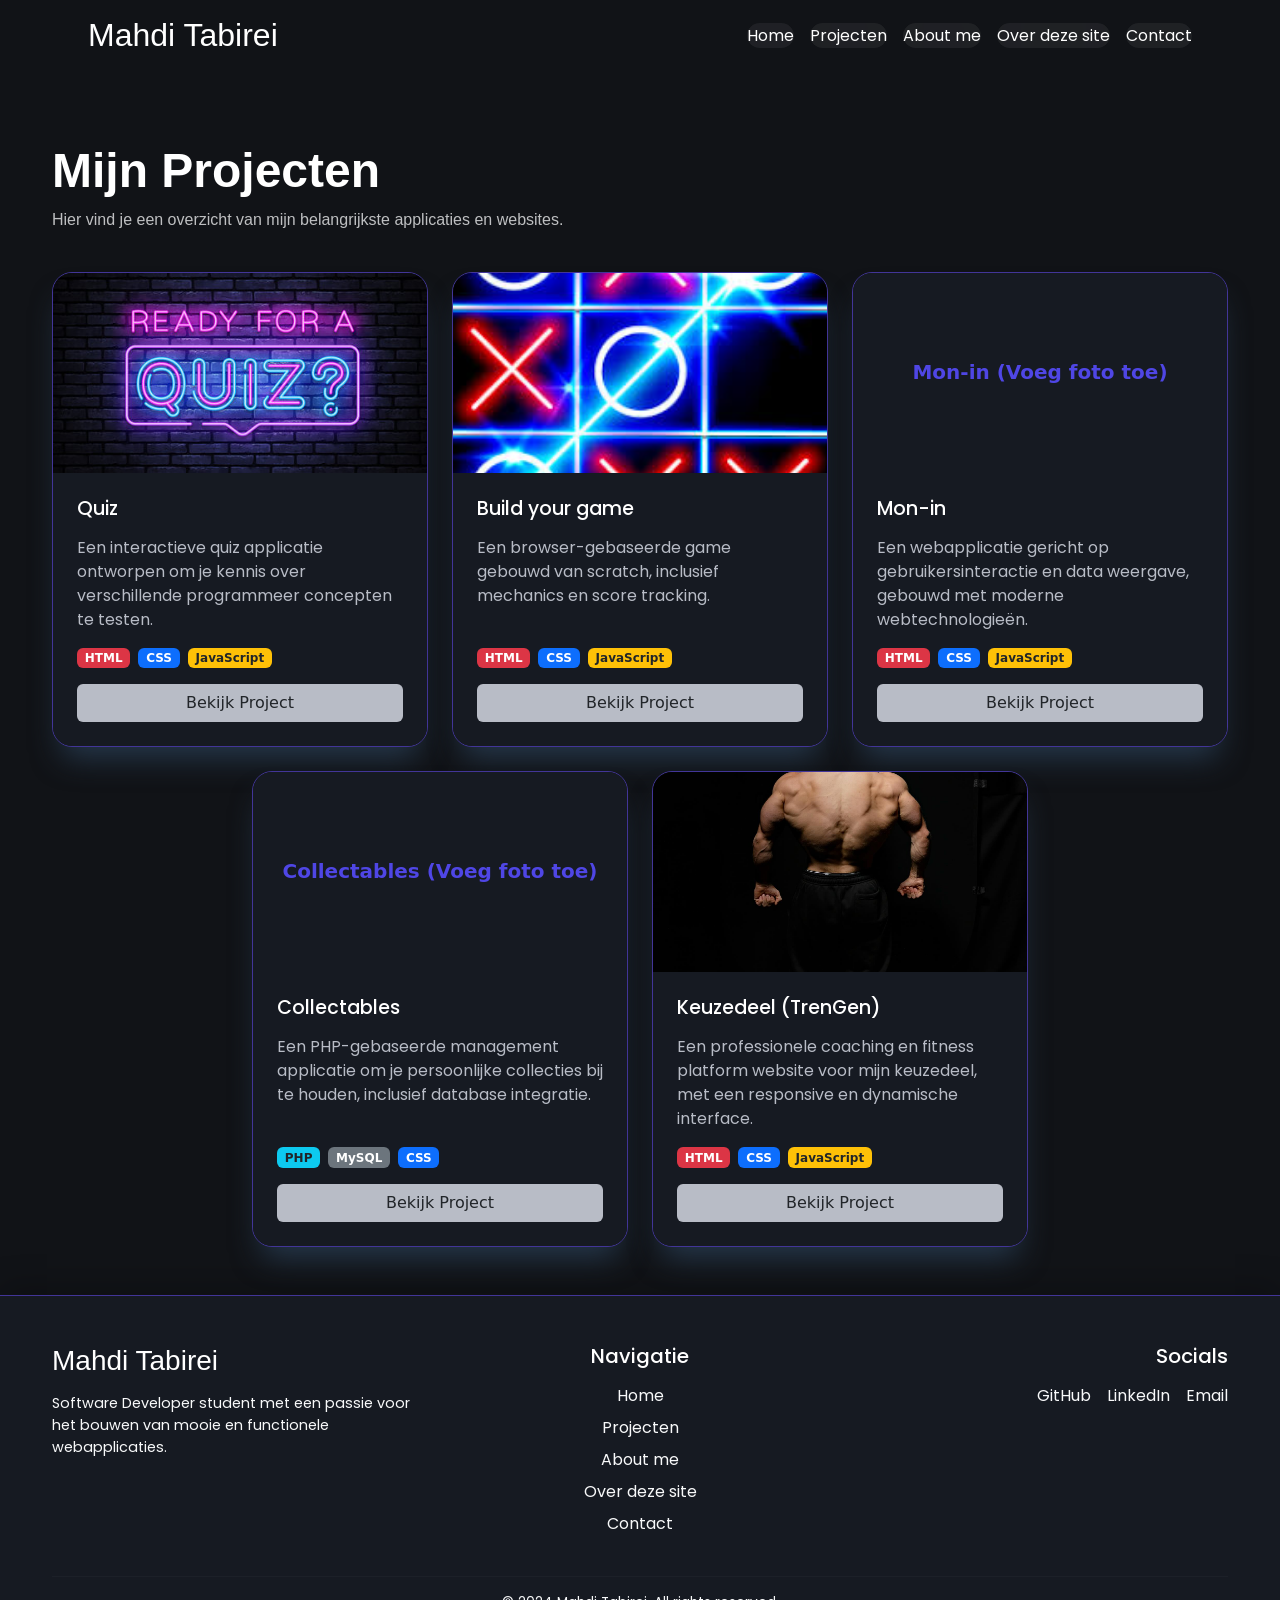
==== projects.html @ ffbaa2f2 "commit" ====
<!DOCTYPE html>
<html lang="nl">
<head>
    <link href="https://fonts.cdnfonts.com/css/bionix" rel="stylesheet">
    <link href="https://fonts.googleapis.com/css2?family=DM+Serif+Text&display=swap" rel="stylesheet">
    <link href="https://fonts.googleapis.com/css2?family=Inter:wght@400;600;700&display=swap" rel="stylesheet">
    <link href="https://fonts.googleapis.com/css2?family=Poppins:wght@400;600;700&display=swap" rel="stylesheet">

    <link href="https://cdn.jsdelivr.net/npm/bootstrap@5.3.2/dist/css/bootstrap.min.css" rel="stylesheet">
    <link rel="stylesheet" href="style.css">
    <meta charset="UTF-8">
    <meta name="viewport" content="width=device-width, initial-scale=1.0">
    <title>Mijn Projecten</title>
</head>
<body class="d-flex flex-column min-vh-100">
    <header id="Nav-Header" class="navbar sticky-top d-flex justify-content-between align-items-center py-3 px-3 px-md-5 mx-auto w-100" style="max-width: 1200px;">
        <h1 class="mb-0 m-0">Mahdi Tabirei</h1>
        <div id="navC" class="d-flex flex-wrap gap-2 gap-md-3 align-items-center justify-content-center m-0">
            <nav><a href="index.html">Home</a></nav>
            <nav><a href="projects.html">Projecten</a></nav>
            <nav><a href="about.html">About me</a></nav>
            <nav><a href="about-site.html">Over deze site</a></nav>
            <nav><a href="contact.html">Contact</a></nav>
        </div>
    </header>

<main class="container mx-auto mt-4 flex-grow-1" style="max-width: 1200px;">
    <section id="project-container" class="my-5 d-flex flex-column">
        <div id="Project-title" class="mb-4">
            <h1 class="display-5 fw-bold text-white">Mijn Projecten</h1>
            <p class="text-light opacity-75">Hier vind je een overzicht van mijn belangrijkste applicaties en websites.</p>
        </div>
        <div id="card-container" class="row g-4 justify-content-center align-items-stretch">
            

            <div class="col-12 col-md-6 col-lg-4">
                <div class="card custom-card text-white h-100 border-0 bg-transparent position-relative">
                    <img src="img/quiz.jpg" alt="Quiz applicatie interface" class="card-img-top" style="object-fit: cover; height: 200px;">
                    <div class="card-body p-4 d-flex flex-column">
                        <h2 class="card-title h5 mb-3">Quiz</h2>
                        <p class="card-text flex-grow-1">Een interactieve quiz applicatie ontworpen om je kennis over verschillende programmeer concepten te testen.</p>
                        <div class="mb-3 d-flex flex-wrap gap-2">
                            <span class="badge bg-danger">HTML</span>
                            <span class="badge bg-primary">CSS</span>
                            <span class="badge bg-warning text-dark">JavaScript</span>
                        </div>
                        <a href="quiz/index.html" class="btn w-100 mt-auto text-dark" style="background-color: var(--main-text-color);" target="_blank" rel="noopener noreferrer">Bekijk Project</a>
                    </div>
                </div>
            </div>


            <div class="col-12 col-md-6 col-lg-4">
                <div class="card custom-card text-white h-100 border-0 bg-transparent position-relative">
                    <img src="img/image.png" alt="Game project interface" class="card-img-top" style="object-fit: cover; height: 200px;">
                    <div class="card-body p-4 d-flex flex-column">
                        <h2 class="card-title h5 mb-3">Build your game</h2>
                        <p class="card-text flex-grow-1">Een browser-gebaseerde game gebouwd van scratch, inclusief mechanics en score tracking.</p>
                        <div class="mb-3 d-flex flex-wrap gap-2">
                            <span class="badge bg-danger">HTML</span>
                            <span class="badge bg-primary">CSS</span>
                            <span class="badge bg-warning text-dark">JavaScript</span>
                        </div>
                        <a href="TTT/index.html" class="btn w-100 mt-auto text-dark" style="background-color: var(--main-text-color);" target="_blank" rel="noopener noreferrer">Bekijk Project</a>
                    </div>
                </div>
            </div>


            <div class="col-12 col-md-6 col-lg-4">
                <div class="card custom-card text-white h-100 border-0 bg-transparent position-relative">
                    <svg class="bd-placeholder-img card-img-top" width="100%" height="200" xmlns="http://www.w3.org/2000/svg" role="img" preserveAspectRatio="xMidYMid slice" focusable="false">
                        <rect width="100%" height="100%" fill="#161a22"></rect>
                        <text x="50%" y="50%" fill="#4f46e5" dy=".3em" text-anchor="middle" font-size="20px" font-weight="bold">Mon-in (Voeg foto toe)</text>
                    </svg>
                    <div class="card-body p-4 d-flex flex-column">
                        <h2 class="card-title h5 mb-3">Mon-in</h2>
                        <p class="card-text flex-grow-1">Een webapplicatie gericht op gebruikersinteractie en data weergave, gebouwd met moderne webtechnologieën.</p>
                        <div class="mb-3 d-flex flex-wrap gap-2">
                            <span class="badge bg-danger">HTML</span>
                            <span class="badge bg-primary">CSS</span>
                            <span class="badge bg-warning text-dark">JavaScript</span>
                        </div>
                        <a href="https://username.github.io/mon-in" class="btn w-100 mt-auto text-dark" style="background-color: var(--main-text-color);" target="_blank" rel="noopener noreferrer">Bekijk Project</a>
                    </div>
                </div>
            </div>


            <div class="col-12 col-md-6 col-lg-4">
                <div class="card custom-card text-white h-100 border-0 bg-transparent position-relative">
                    <svg class="bd-placeholder-img card-img-top" width="100%" height="200" xmlns="http://www.w3.org/2000/svg" role="img" preserveAspectRatio="xMidYMid slice" focusable="false">
                        <rect width="100%" height="100%" fill="#161a22"></rect>
                        <text x="50%" y="50%" fill="#4f46e5" dy=".3em" text-anchor="middle" font-size="20px" font-weight="bold">Collectables (Voeg foto toe)</text>
                    </svg>
                    <div class="card-body p-4 d-flex flex-column">
                        <h2 class="card-title h5 mb-3">Collectables</h2>
                        <p class="card-text flex-grow-1">Een PHP-gebaseerde management applicatie om je persoonlijke collecties bij te houden, inclusief database integratie.</p>
                        <div class="mb-3 d-flex flex-wrap gap-2">
                            <span class="badge bg-info text-dark">PHP</span>
                            <span class="badge bg-secondary">MySQL</span>
                            <span class="badge bg-primary">CSS</span>
                        </div>
                        <a href="https://username.github.io/collectables" class="btn w-100 mt-auto text-dark" style="background-color: var(--main-text-color);" target="_blank" rel="noopener noreferrer">Bekijk Project</a>
                    </div>
                </div>
            </div>


            <div class="col-12 col-md-6 col-lg-4">
                <div class="card custom-card text-white h-100 border-0 bg-transparent position-relative">
                    <img src="img/download.jpg" alt="TrenGen fitness platform" class="card-img-top" style="object-fit: cover; height: 200px;">
                    <div class="card-body p-4 d-flex flex-column">
                        <h2 class="card-title h5 mb-3">Keuzedeel (TrenGen)</h2>
                        <p class="card-text flex-grow-1">Een professionele coaching en fitness platform website voor mijn keuzedeel, met een responsive en dynamische interface.</p>
                        <div class="mb-3 d-flex flex-wrap gap-2">
                            <span class="badge bg-danger">HTML</span>
                            <span class="badge bg-primary">CSS</span>
                            <span class="badge bg-warning text-dark">JavaScript</span>
                        </div>
                        <a href="website/index.html" class="btn w-100 mt-auto text-dark" style="background-color: var(--main-text-color);" target="_blank" rel="noopener noreferrer">Bekijk Project</a>
                    </div>
                </div>
            </div>

        </div>
    </section>
</main>

<footer class="mt-auto pt-5 pb-3 custom-footer">
    <div class="container mx-auto" style="max-width: 1200px;">
        <div class="row gy-4 mb-4">
            <div class="col-12 col-md-4 d-flex flex-column align-items-center align-items-md-start">
                <h3 class="mb-3 text-white" style="font-family: var(--head-font);">Mahdi Tabirei</h3>
                <p class="text-center text-md-start text-light" style="font-size: 0.9rem;">
                    Software Developer student met een passie voor het bouwen van mooie en functionele webapplicaties.
                </p>
            </div>
            <div class="col-12 col-md-4 d-flex flex-column align-items-center">
                <h5 class="mb-3 text-white">Navigatie</h5>
                <ul class="list-unstyled text-center d-flex flex-column gap-2">
                    <li><a href="index.html" class="text-decoration-none text-light footer-link">Home</a></li>
                    <li><a href="projects.html" class="text-decoration-none text-light footer-link">Projecten</a></li>
                    <li><a href="about.html" class="text-decoration-none text-light footer-link">About me</a></li>
                    <li><a href="about-site.html" class="text-decoration-none text-light footer-link">Over deze site</a></li>
                    <li><a href="contact.html" class="text-decoration-none text-light footer-link">Contact</a></li>
                </ul>
            </div>
            <div class="col-12 col-md-4 d-flex flex-column align-items-center align-items-md-end">
                <h5 class="mb-3 text-white">Socials</h5>
                <div class="d-flex gap-3">
                    <a href="#" class="text-decoration-none text-light footer-link">GitHub</a>
                    <a href="#" class="text-decoration-none text-light footer-link">LinkedIn</a>
                    <a href="mailto:placeholder@gmail.com" class="text-decoration-none text-light footer-link">Email</a>
                </div>
            </div>
        </div>
        <hr style="border-color: rgba(255,255,255,0.1);">
        <div class="text-center text-light mt-3" style="font-size: 0.85rem;">
            &copy; 2024 Mahdi Tabirei. All rights reserved.
        </div>
    </div>
</footer>


<script src="https://cdn.jsdelivr.net/npm/bootstrap@5.3.2/dist/js/bootstrap.bundle.min.js"></script>
</body>
</html>
---- style.css ----
body {
  background-color: var(--main-bg-color);
  overflow-x: hidden;
}
html {
  scroll-behavior: smooth;
}

:root {
  --Head-text: #ffffff;
  --main-bg-color: #111317;
  --secondary-bg-color: #161a22;
  --main-text-color: #b8bcc6;
  --accent-color: #4f46e5;
  --border-color: #423598;

  --head-font: "bionix", sans-serif;
  --paragraph-font: "Poppins", sans-serif;
}

#Nav-Header {
  background-color: var(--main-bg-color);
  z-index: 999;
}

#Nav-Header > h1 {
  font-family: "bionix", sans-serif;
  color: var(--Head-text);
  font-size: 2rem;
}

#navC nav {
  background-color: #ffffff10;
  backdrop-filter: blur(50px);
  border-radius: 15px;
  font-family: "DM Serif Text", serif;
  transition: transform 0.2s ease, background-color 0.2s ease;
}

#navC nav:hover {
  transform: scale(1.08);
  background-color: rgba(79, 70, 229, 0.18);
}

#navC a {
  font-family: var(--paragraph-font);
  text-decoration: none;
  color: var(--Head-text);
}

#left img {
  width: 300px;
  height: 300px;
  border-radius: 50%;
  object-fit: cover;
  border: 2px solid var(--border-color);
}

#about-content-container {
  border: 1px solid var(--border-color);
  border-radius: 20px;
  background-color: var(--secondary-bg-color);
  box-shadow: rgba(50, 50, 93, 0.25) 0px 50px 100px -20px, rgba(0, 0, 0, 0.3) 0px 30px 60px -30px;
}

#chip {
  border-radius: 20px;
  background: rgba(255, 255, 255, 0.06);
  border: 1px solid var(--border-color);
  color: var(--Head-text);
  font-weight: 200;
  margin-bottom: 14px;
  font-family: var(--paragraph-font);
  padding: 10px 14px;
}

#about-title {
  font-family: "Bionix", sans-serif;
  color: var(--Head-text);
  font-size: 3rem;
  letter-spacing: 0.5px;
  text-transform: uppercase;
}

#about-text {
  font-family: var(--paragraph-font);
  color: var(--main-text-color);
}

#about-text span {
  font-weight: bold;
}

#about-project-btn {
  border: 1px solid var(--border-color);
  background-color: var(--accent-color);
  font-size: 15px;
  border-radius: 50px;
  color: rgb(13, 10, 10);
  font-family: var(--paragraph-font);
  transition: all ease-in-out 0.2s;
}

#about-project-btn:hover {
  scale: 1.1;
  background-color: #c5c3ec;
  color: rgb(13, 10, 10);
}

#about-contact-btn {
  border: 1px solid var(--border-color);
  background-color: var(--secondary-bg-color);
  font-size: 15px;
  border-radius: 50px;
  color: var(--main-text-color);
  font-family: var(--paragraph-font);
  transition: all ease-in-out 0.2s;
}

#about-contact-btn:hover {
  scale: 1.1;
  color: var(--main-text-color);
}

#about-contact-btn a {
  color: var(--main-text-color);
}

#skills-title {
  font-family: var(--head-font);
  color: var(--Head-text);
}

.skill-chip {
  border-radius: 20px;
  background: rgba(255, 255, 255, 0.06);
  border: 1px solid var(--border-color);
  color: var(--main-text-color);
  font-family: var(--paragraph-font);
  width: 100px;
  height: 60px;
}

#Project-title {
  color: var(--Head-text);
  font-family: var(--head-font);
}

.custom-card {
  border: 1px solid var(--border-color) !important;
  border-radius: 20px !important;
  overflow: hidden;
  box-shadow: rgb(38, 57, 77) 0px 20px 30px -10px;
  background-color: var(--secondary-bg-color) !important;
}

.custom-card img.card-img-top,
.custom-card svg.card-img-top {
  width: 100%;
  object-fit: cover;
}

.custom-card .card-body {
  width: 100%;
  z-index: 2;
  background: var(--secondary-bg-color);
}

.custom-card .card-title {
  font-family: var(--paragraph-font);
  font-size: 1.2rem;
  color: white;
}

.custom-card .card-text {
  font-family: var(--paragraph-font);
  color: var(--main-text-color);
}

#Learnmore-btn {
  height: 50px;
  background-color: #ffffff10;
  backdrop-filter: blur(3px);
  border-radius: 30px;
  border: transparent 1px;
  transition: all ease-in-out 0.2s;
  padding: 0 20px;
}

#Learnmore-btn:hover {
  transform: translateY(-2px) scale(1.02);
  border-color: var(--accent-color);
  box-shadow: 0 0 14px rgba(79, 70, 229, 0.55);
  background-color: rgba(79, 70, 229, 0.18);
}

#Learnmore-btn:active {
  scale: 0.98;
  box-shadow: 0 0 6px rgba(79, 70, 229, 0.35);
}

#Learnmore-btn a {
  text-decoration: none;
  color: var(--main-text-color);
  display: flex;
  align-items: center;
  justify-content: center;
  width: 100%;
  height: 100%;
}

#about-me-container {
  min-height: 400px;
  border: 1px solid var(--border-color);
  border-radius: 20px;
  box-shadow: rgba(50, 50, 93, 0.25) 0px 50px 100px -20px, rgba(0, 0, 0, 0.3) 0px 30px 60px -30px;
}

#aboutme-bg-img {
  object-fit: cover;
  opacity: 0.85;
  z-index: 0;
  -webkit-mask-image: radial-gradient(circle, black 60%, transparent 100%);
  mask-image: radial-gradient(circle, black 60%, transparent 100%);
}

#about-right {
  border-radius: 18px;
  background: rgba(22, 26, 34, 0.55);
  border: 1px solid rgba(255, 255, 255, 0.1);
  backdrop-filter: blur(8px);
  background-color: var(--secondary-bg-color);
  z-index: 2;
}

#about-right h1 {
  color: var(--Head-text);
  font-family: var(--head-font);
}

#about-right p {
  font-family: var(--paragraph-font);
  color: var(--main-text-color);
  font-size: 0.8rem;
}

.right-chip {
  color: var(--main-text-color);
  font-family: var(--paragraph-font);
  border-radius: 20px;
  background-color: #ffffff10;
  backdrop-filter: blur(50px);
}

#contact-container {
  border: 1px solid var(--border-color);
  border-radius: 20px;
  background: rgba(22, 26, 34, 0.55);
  backdrop-filter: blur(8px);
  box-shadow: rgba(50, 50, 93, 0.25) 0px 50px 100px -20px, rgba(0, 0, 0, 0.3) 0px 30px 60px -30px;
}

#contact-container::after {
  content: "";
  position: absolute;
  top: 30px;
  bottom: 30px;
  left: 41.666%;
  width: 2px;
  transform: translateX(-50%);
  background: linear-gradient(to bottom, transparent, rgba(79, 70, 229, 0.55), transparent);
  pointer-events: none;
  opacity: 0.9;
}

#information h1 {
  font-family: var(--head-font);
  color: var(--Head-text);
}

#contact-chips {
  color: var(--main-text-color);
  font-family: var(--paragraph-font);
}

.contact-chip {
  border-radius: 20px;
  background-color: rgba(255, 255, 255, 0.06);
  border: 1px solid rgba(255, 255, 255, 0.08);
  backdrop-filter: blur(50px);
}

#forms {
  background: rgba(22, 26, 34, 0.55);
  backdrop-filter: blur(8px);
  border-radius: 20px;
}

#forms h1 {
  font-family: var(--head-font);
  color: var(--Head-text);
}

#form .form-control {
  background-color: rgba(17, 19, 23, 0.75);
  border: 1px solid var(--border-color);
  color: var(--main-text-color);
  border-radius: 14px;
  font-family: var(--paragraph-font);
  transition: all ease-in-out 0.2s;
}

#form .form-control:focus {
  border-color: var(--accent-color);
  box-shadow: 0 0 14px rgba(79, 70, 229, 0.35);
  background-color: rgba(17, 19, 23, 0.75);
  color: var(--main-text-color);
}

#send-btn {
  border-radius: 999px;
  border: 1px solid var(--border-color);
  background-color: rgba(79, 70, 229, 0.18);
  color: var(--Head-text);
  font-family: var(--paragraph-font);
  transition: all ease-in-out 0.2s;
}

#send-btn:hover {
  transform: translateY(-2px) scale(1.02);
  border-color: var(--accent-color);
  box-shadow: 0 0 14px rgba(79, 70, 229, 0.55);
  background-color: rgba(79, 70, 229, 0.28);
  color: var(--Head-text);
}

#send-btn:active {
  transform: scale(0.98);
  box-shadow: 0 0 6px rgba(79, 70, 229, 0.35);
}

.custom-footer {
  background-color: var(--secondary-bg-color);
  border-top: 1px solid var(--border-color);
  font-family: var(--paragraph-font);
  box-shadow: 0 -10px 30px rgba(0,0,0,0.2);
}

.footer-link {
  transition: color 0.2s ease;
}

.footer-link:hover {
  color: var(--accent-color) !important;
}

@media screen and (max-width: 768px) {
  #contact-container::after {
    display: none;
  }
  
  #aboutme-bg-img {
    mask-image: none;
    -webkit-mask-image: none;
  }
}
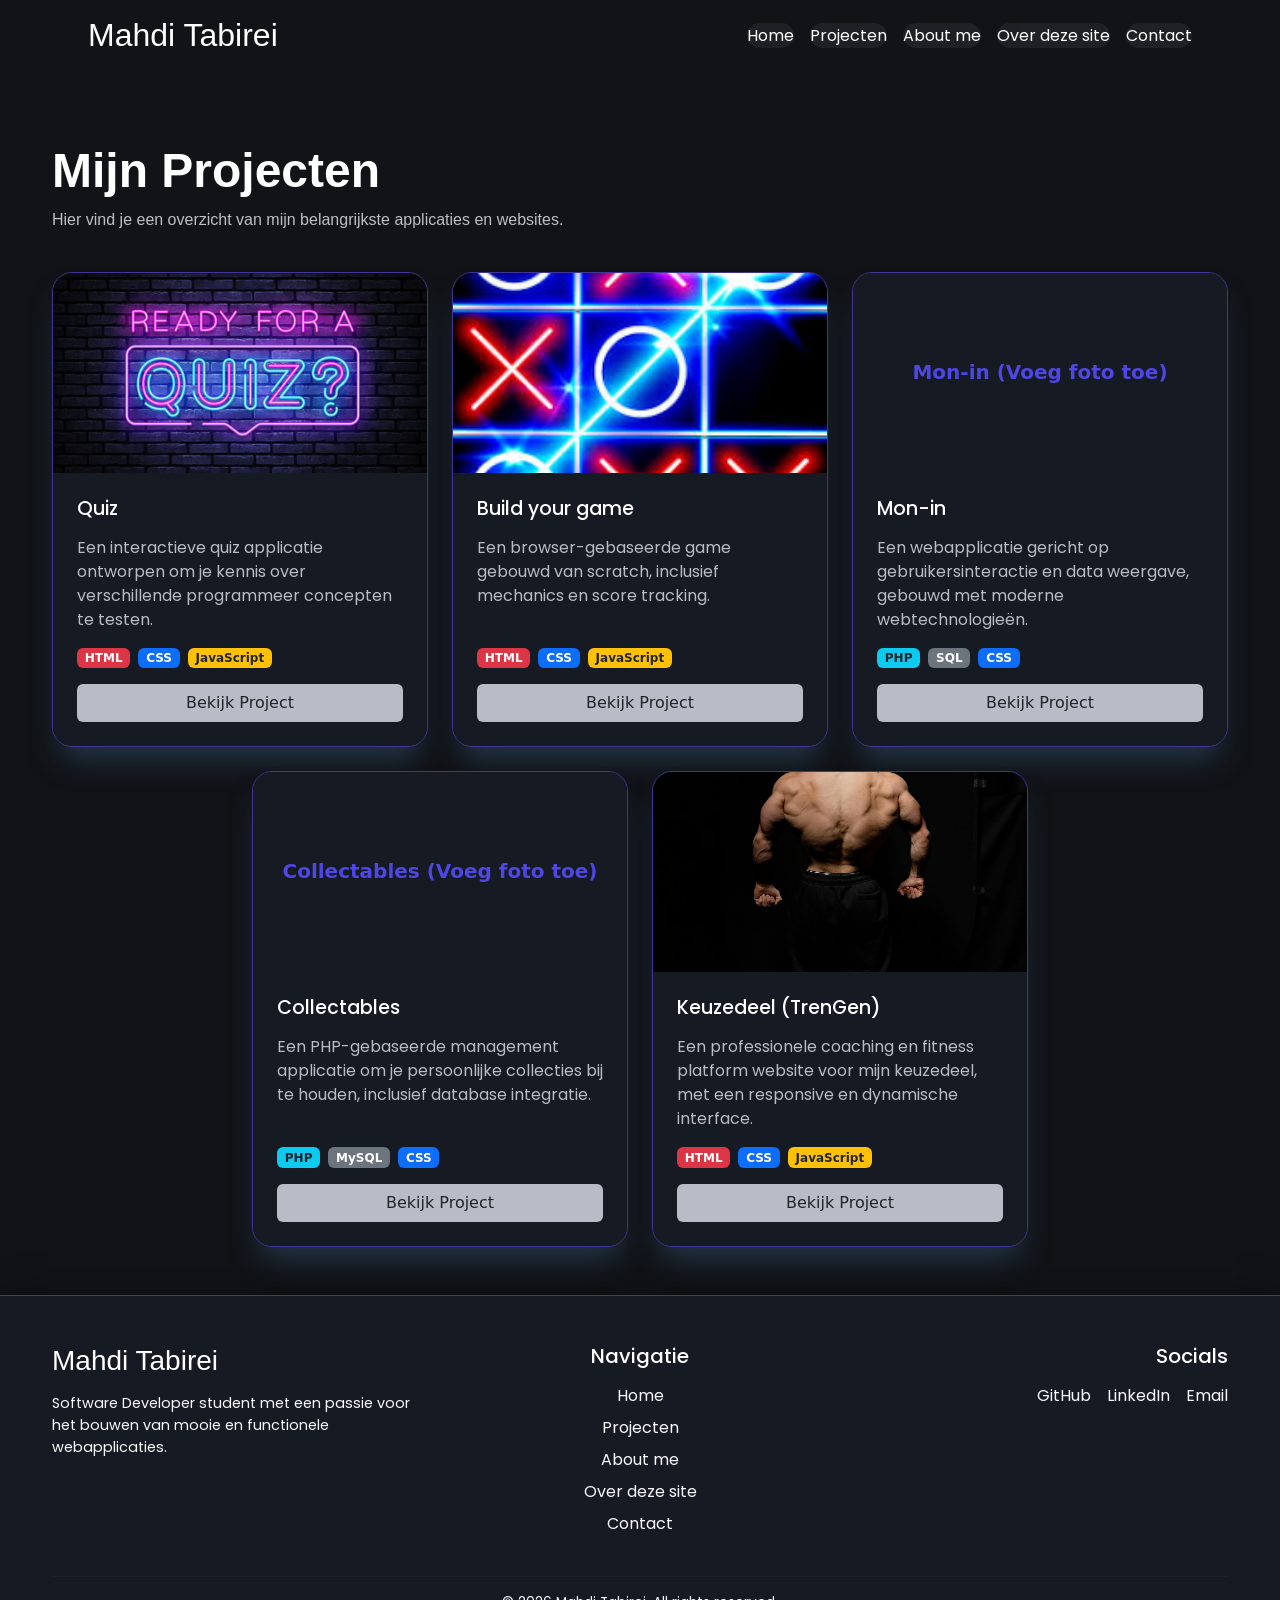
==== commit 08599d2d: "update card mon-in heb de mon-in kaart geuodate met het juiste talen" ====
--- a/projects.html
+++ b/projects.html
@@ -77,11 +77,11 @@
                         <h2 class="card-title h5 mb-3">Mon-in</h2>
                         <p class="card-text flex-grow-1">Een webapplicatie gericht op gebruikersinteractie en data weergave, gebouwd met moderne webtechnologieën.</p>
                         <div class="mb-3 d-flex flex-wrap gap-2">
-                            <span class="badge bg-danger">HTML</span>
+                            <span class="badge bg-info text-dark">PHP</span>
+                            <span class="badge bg-secondary">SQL</span>
                             <span class="badge bg-primary">CSS</span>
-                            <span class="badge bg-warning text-dark">JavaScript</span>
                         </div>
-                        <a href="https://username.github.io/mon-in" class="btn w-100 mt-auto text-dark" style="background-color: var(--main-text-color);" target="_blank" rel="noopener noreferrer">Bekijk Project</a>
+                        <a href="https://github.com/ROCMondriaanTIN/sd25-p03-proj-mon-in-anabolic-code.git" class="btn w-100 mt-auto text-dark" style="background-color: var(--main-text-color);" target="_blank" rel="noopener noreferrer">Bekijk Project</a>
                     </div>
                 </div>
             </div>
@@ -101,7 +101,7 @@
                             <span class="badge bg-secondary">MySQL</span>
                             <span class="badge bg-primary">CSS</span>
                         </div>
-                        <a href="https://username.github.io/collectables" class="btn w-100 mt-auto text-dark" style="background-color: var(--main-text-color);" target="_blank" rel="noopener noreferrer">Bekijk Project</a>
+                        <a href="https://github.com/ROCMondriaanTIN/sd25-project-p04-collectables-anaboliccode.git" class="btn w-100 mt-auto text-dark" style="background-color: var(--main-text-color);" target="_blank" rel="noopener noreferrer">Bekijk Project</a>
                     </div>
                 </div>
             </div>
@@ -118,7 +118,7 @@
                             <span class="badge bg-primary">CSS</span>
                             <span class="badge bg-warning text-dark">JavaScript</span>
                         </div>
-                        <a href="website/index.html" class="btn w-100 mt-auto text-dark" style="background-color: var(--main-text-color);" target="_blank" rel="noopener noreferrer">Bekijk Project</a>
+                        <a href="https://github.com/TMahdi-tech/TrenGen.git" class="btn w-100 mt-auto text-dark" style="background-color: var(--main-text-color);" target="_blank" rel="noopener noreferrer">Bekijk Project</a>
                     </div>
                 </div>
             </div>
@@ -157,7 +157,7 @@
         </div>
         <hr style="border-color: rgba(255,255,255,0.1);">
         <div class="text-center text-light mt-3" style="font-size: 0.85rem;">
-            &copy; 2024 Mahdi Tabirei. All rights reserved.
+            &copy; 2026 Mahdi Tabirei. All rights reserved.
         </div>
     </div>
 </footer>
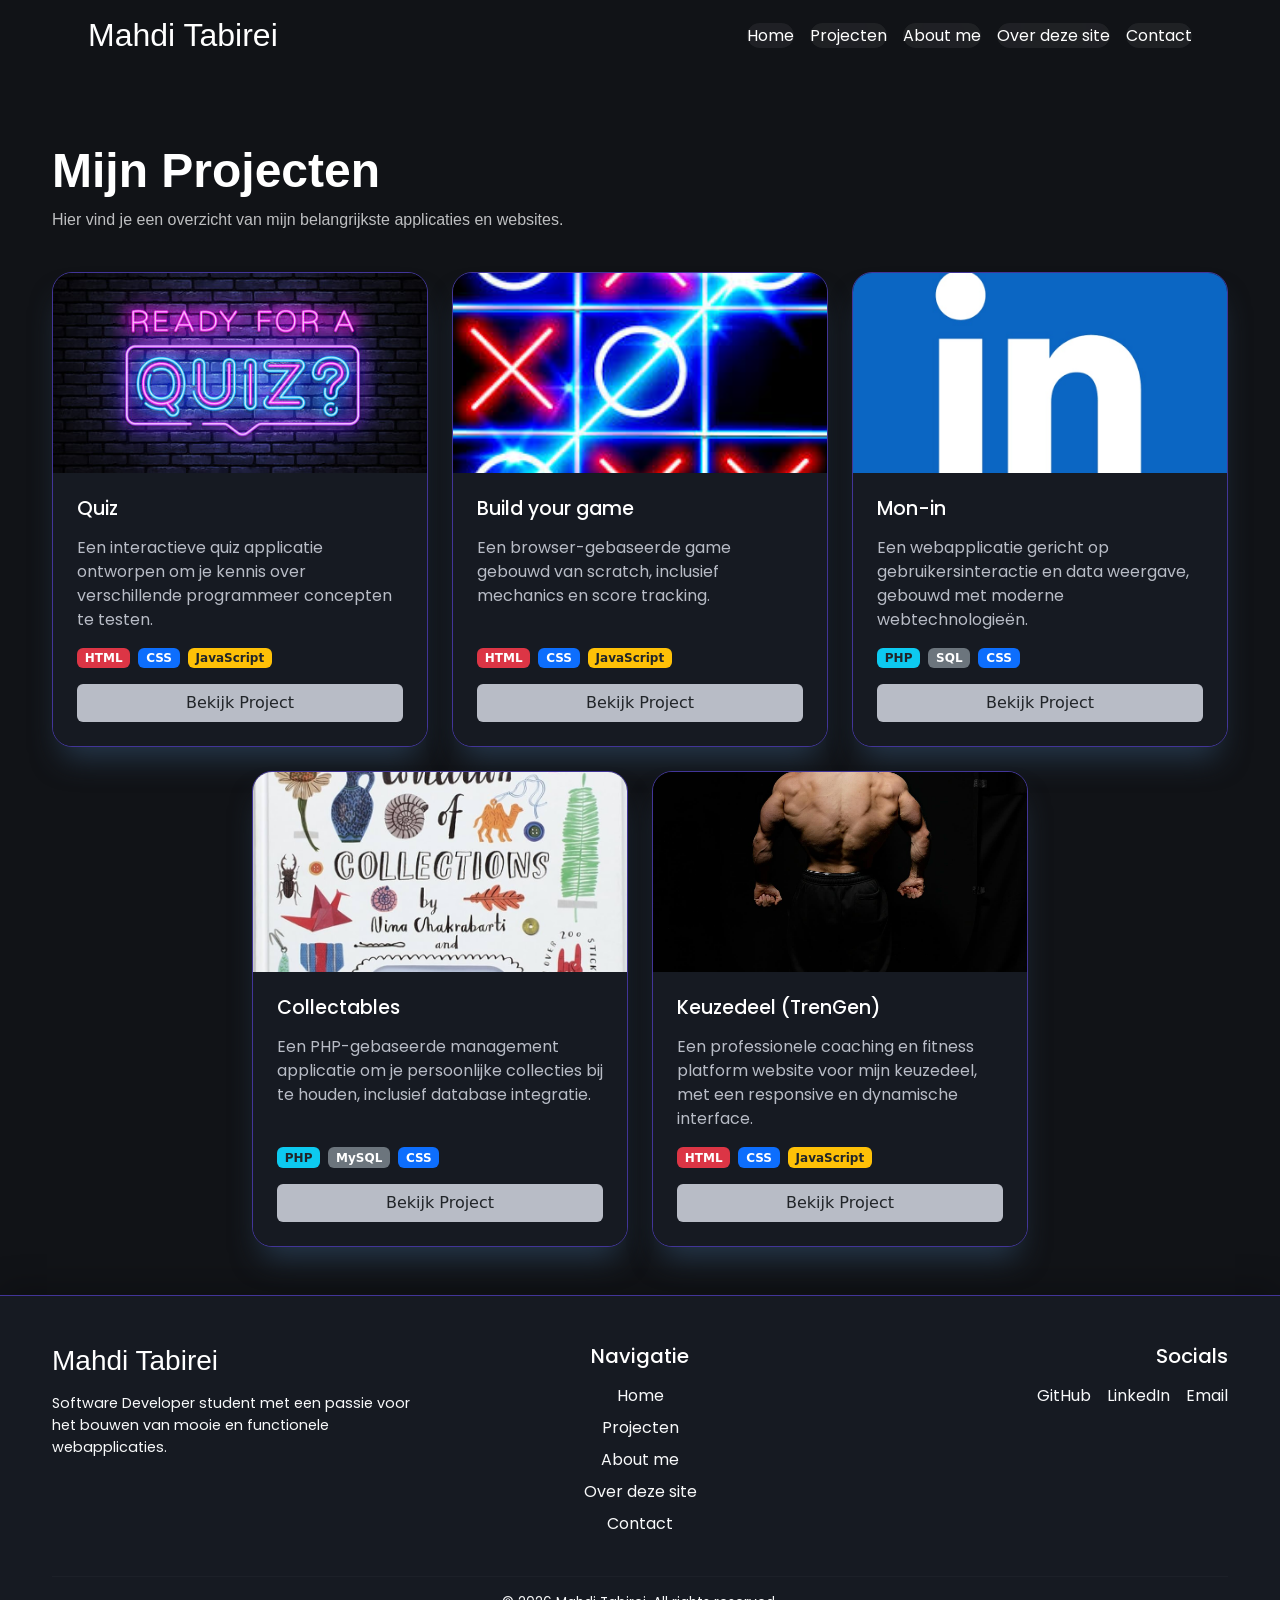
==== commit 70b4f5bf: "cover for cards image gevoegd aan mon-in en collectables prokect cards" ====
--- a/projects.html
+++ b/projects.html
@@ -69,10 +69,7 @@
 
             <div class="col-12 col-md-6 col-lg-4">
                 <div class="card custom-card text-white h-100 border-0 bg-transparent position-relative">
-                    <svg class="bd-placeholder-img card-img-top" width="100%" height="200" xmlns="http://www.w3.org/2000/svg" role="img" preserveAspectRatio="xMidYMid slice" focusable="false">
-                        <rect width="100%" height="100%" fill="#161a22"></rect>
-                        <text x="50%" y="50%" fill="#4f46e5" dy=".3em" text-anchor="middle" font-size="20px" font-weight="bold">Mon-in (Voeg foto toe)</text>
-                    </svg>
+                    <img src="img/linkedin_logo.png" class="card-img-top" alt="Mon-in Project" style="height: 200px; object-fit: cover;">
                     <div class="card-body p-4 d-flex flex-column">
                         <h2 class="card-title h5 mb-3">Mon-in</h2>
                         <p class="card-text flex-grow-1">Een webapplicatie gericht op gebruikersinteractie en data weergave, gebouwd met moderne webtechnologieën.</p>
@@ -89,10 +86,7 @@
 
             <div class="col-12 col-md-6 col-lg-4">
                 <div class="card custom-card text-white h-100 border-0 bg-transparent position-relative">
-                    <svg class="bd-placeholder-img card-img-top" width="100%" height="200" xmlns="http://www.w3.org/2000/svg" role="img" preserveAspectRatio="xMidYMid slice" focusable="false">
-                        <rect width="100%" height="100%" fill="#161a22"></rect>
-                        <text x="50%" y="50%" fill="#4f46e5" dy=".3em" text-anchor="middle" font-size="20px" font-weight="bold">Collectables (Voeg foto toe)</text>
-                    </svg>
+                    <img src="img/collection_cover.jpg" class="card-img-top" alt="Collectables Project" style="height: 200px; object-fit: cover;">
                     <div class="card-body p-4 d-flex flex-column">
                         <h2 class="card-title h5 mb-3">Collectables</h2>
                         <p class="card-text flex-grow-1">Een PHP-gebaseerde management applicatie om je persoonlijke collecties bij te houden, inclusief database integratie.</p>
